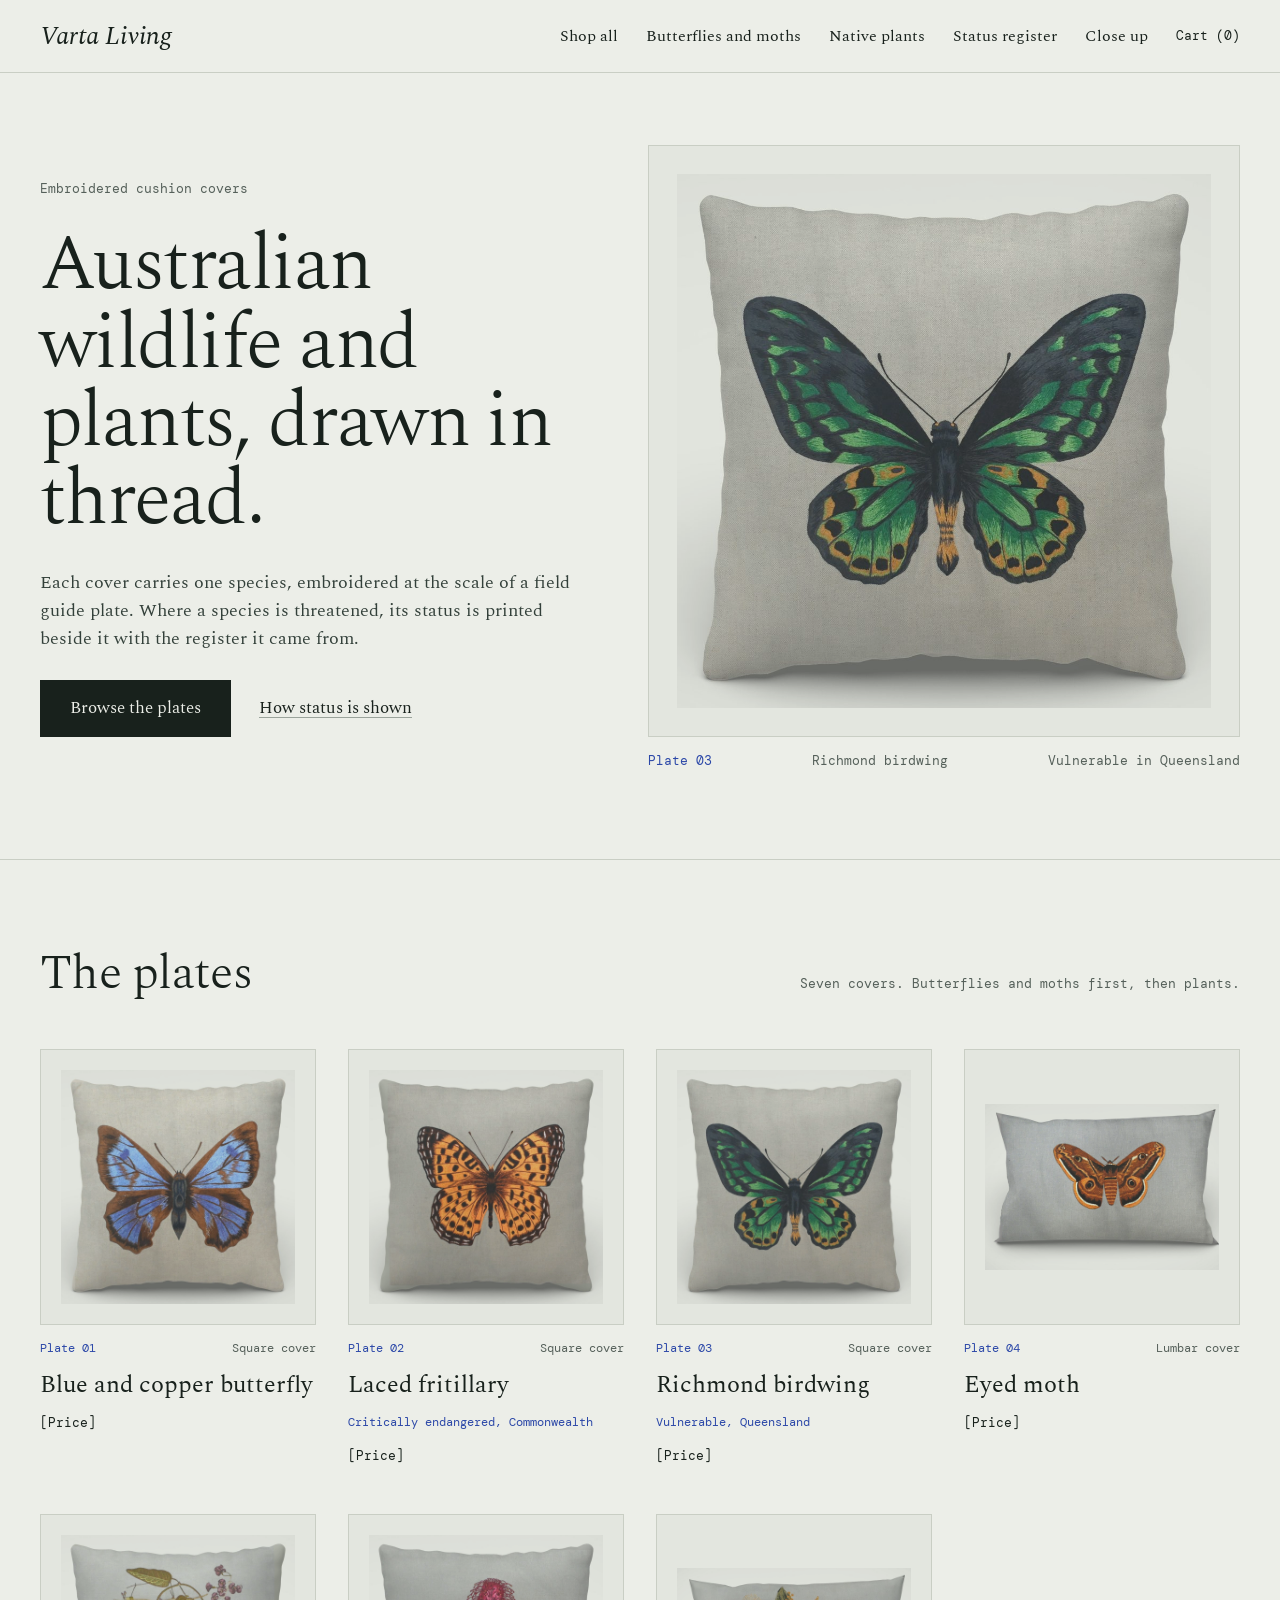
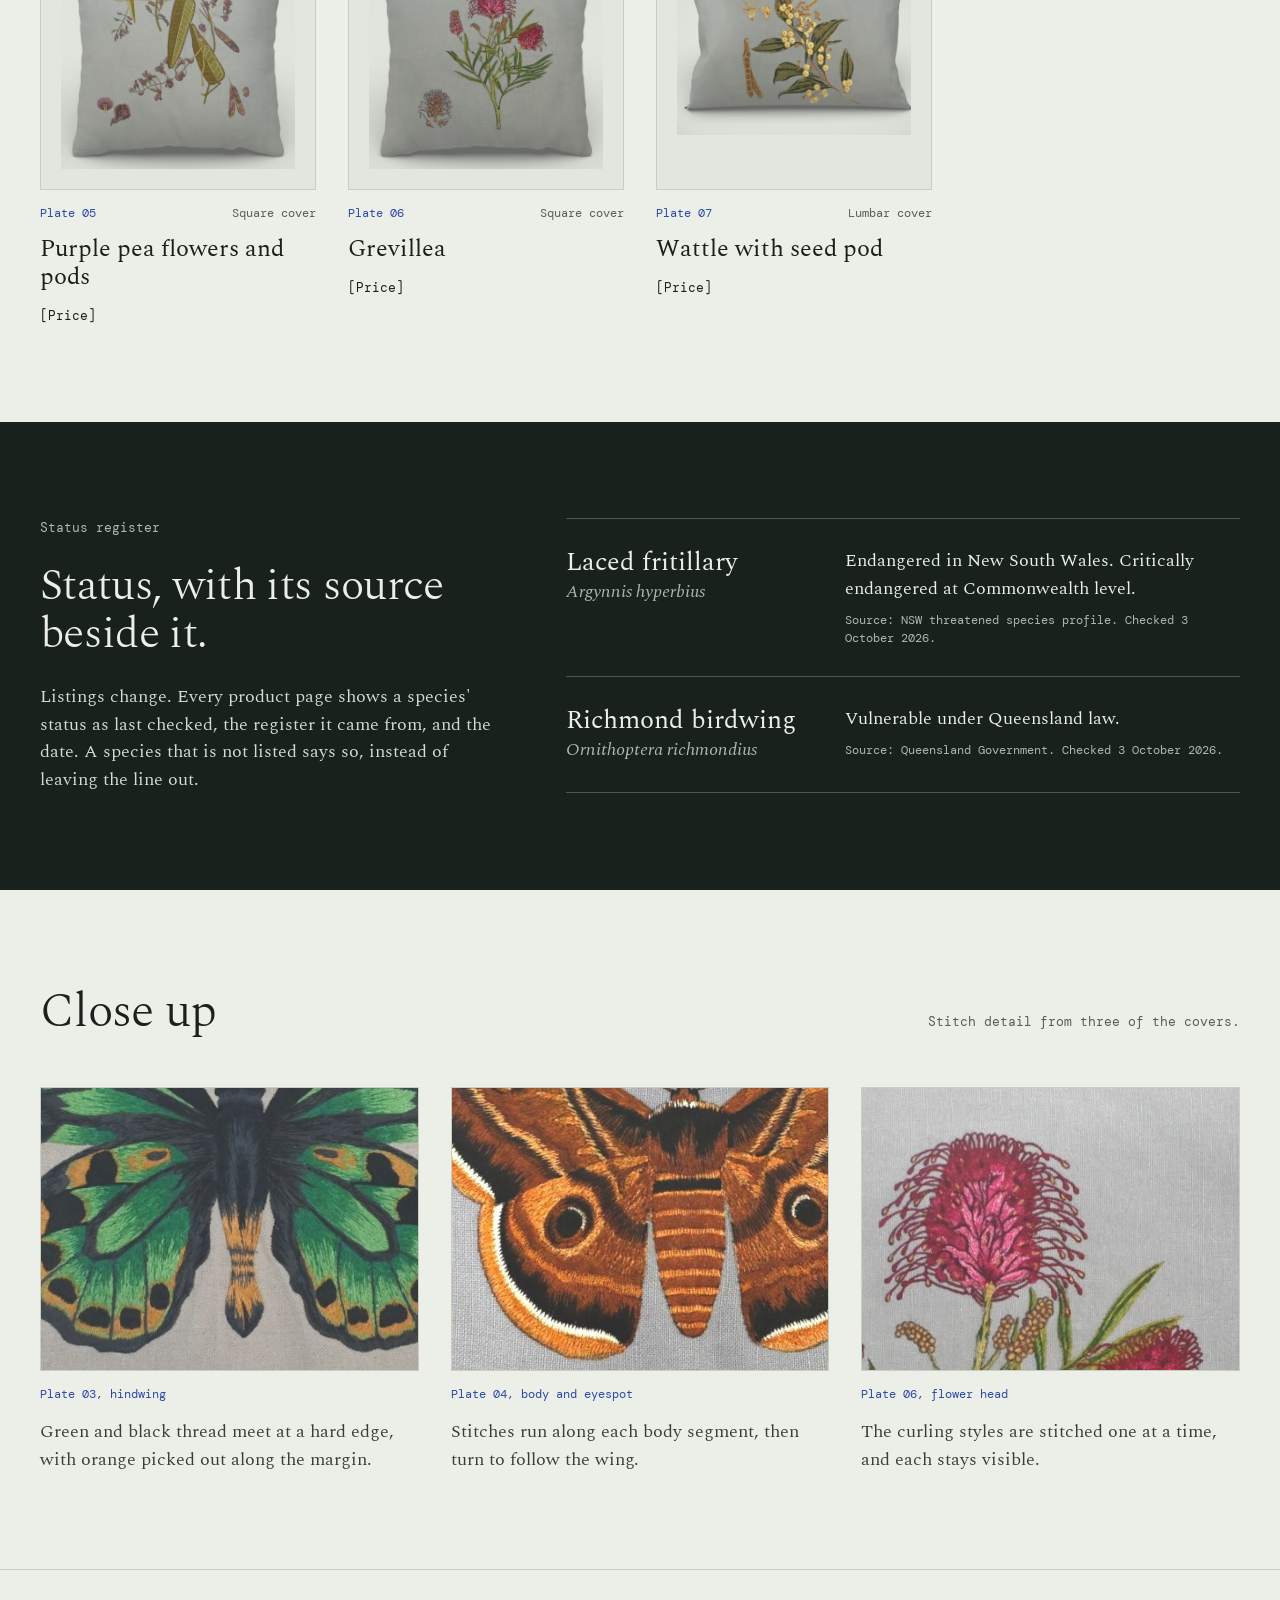
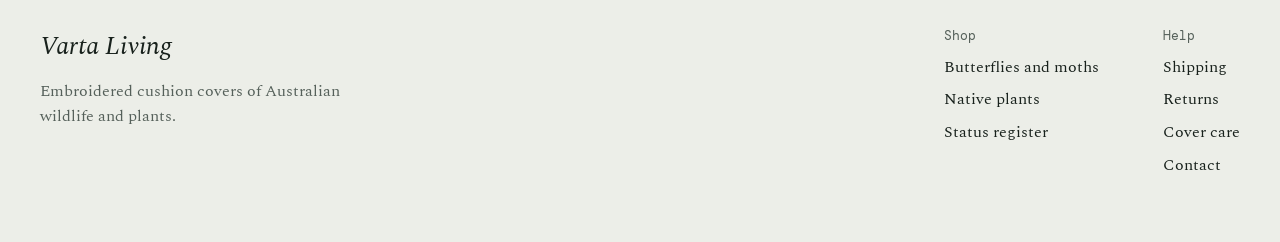
==== index.html @ 4b895381 "Add static site: home page, Richmond birdwing product page, images and README Co-Authored-By: Claude" ====
<!doctype html>
<html lang="en-AU">
<head>
<meta charset="utf-8">
<meta name="viewport" content="width=device-width, initial-scale=1">
<title>Varta Living | Embroidered Australian wildlife and plants</title>
<meta name="description" content="Cushion covers embroidered with Australian wildlife and plants. Each cover carries one species, with its conservation status and source shown beside it.">
<link rel="preconnect" href="https://fonts.googleapis.com">
<link rel="preconnect" href="https://fonts.gstatic.com" crossorigin>
<link href="https://fonts.googleapis.com/css2?family=DM+Mono:wght@400;500&family=Spectral:ital,wght@0,300;0,400;0,500;1,300;1,400&display=swap" rel="stylesheet">
<link rel="stylesheet" href="css/styles.css">
</head>
<body id="top">
<a class="skip" href="#main">Skip to content</a>

<header class="topbar">
  <div class="wrap">
    <a class="wordmark" href="index.html">Varta Living</a>
    <nav class="nav" aria-label="Main">
      <a href="#plates">Shop all</a>
      <a href="#plates">Butterflies and moths</a>
      <a href="#plates">Native plants</a>
      <a href="#status">Status register</a>
      <a href="#close-up">Close up</a>
      <a class="cart" href="#top">Cart (0)</a>
    </nav>
  </div>
</header>

<main id="main">

  <section class="hero">
    <div class="wrap">
      <div class="hero-text">
        <div class="label">Embroidered cushion covers</div>
        <h1>Australian wildlife and plants, drawn in thread.</h1>
        <p>Each cover carries one species, embroidered at the scale of a field guide plate. Where a species is threatened, its status is printed beside it with the register it came from.</p>
        <div class="hero-actions">
          <a class="button" href="#plates">Browse the plates</a>
          <a href="#status">How status is shown</a>
        </div>
      </div>
      <a class="hero-plate" href="richmond-birdwing.html">
        <div class="plate large">
          <img src="images/richmond-birdwing.jpg" width="1000" height="1000" alt="Cushion cover embroidered with a green and black Richmond birdwing butterfly on natural linen">
        </div>
        <div class="caption-row">
          <span class="accent">Plate 03</span>
          <span>Richmond birdwing</span>
          <span>Vulnerable in Queensland</span>
        </div>
      </a>
    </div>
  </section>

  <section class="section" id="plates" aria-labelledby="plates-title">
    <div class="wrap">
      <div class="section-head">
        <h2 id="plates-title">The plates</h2>
        <div class="label">Seven covers. Butterflies and moths first, then plants.</div>
      </div>
      <div class="grid">

        <div class="card">
          <div class="plate"><img src="images/blue-copper-butterfly.jpg" width="1000" height="1000" loading="lazy" alt="Cushion cover embroidered with a blue and copper butterfly"></div>
          <div class="meta"><span class="accent">Plate 01</span><span>Square cover</span></div>
          <div class="title">Blue and copper butterfly</div>
          <div class="price">[Price]</div>
        </div>

        <div class="card">
          <div class="plate"><img src="images/laced-fritillary.jpg" width="1000" height="1000" loading="lazy" alt="Cushion cover embroidered with an orange and black spotted fritillary butterfly"></div>
          <div class="meta"><span class="accent">Plate 02</span><span>Square cover</span></div>
          <div class="title">Laced fritillary</div>
          <div class="status">Critically endangered, Commonwealth</div>
          <div class="price">[Price]</div>
        </div>

        <a class="card" href="richmond-birdwing.html">
          <div class="plate"><img src="images/richmond-birdwing.jpg" width="1000" height="1000" loading="lazy" alt="Cushion cover embroidered with a green and black Richmond birdwing butterfly"></div>
          <div class="meta"><span class="accent">Plate 03</span><span>Square cover</span></div>
          <div class="title">Richmond birdwing</div>
          <div class="status">Vulnerable, Queensland</div>
          <div class="price">[Price]</div>
        </a>

        <div class="card">
          <div class="plate"><img src="images/eyed-moth.jpg" width="1100" height="784" loading="lazy" alt="Lumbar cushion cover embroidered with a brown and orange moth with eyespots"></div>
          <div class="meta"><span class="accent">Plate 04</span><span>Lumbar cover</span></div>
          <div class="title">Eyed moth</div>
          <div class="price">[Price]</div>
        </div>

        <div class="card">
          <div class="plate"><img src="images/purple-pea.jpg" width="1000" height="1000" loading="lazy" alt="Cushion cover embroidered with purple pea flowers, leaves and seed pods"></div>
          <div class="meta"><span class="accent">Plate 05</span><span>Square cover</span></div>
          <div class="title">Purple pea flowers and pods</div>
          <div class="price">[Price]</div>
        </div>

        <div class="card">
          <div class="plate"><img src="images/grevillea.jpg" width="1000" height="1000" loading="lazy" alt="Cushion cover embroidered with a crimson grevillea flower stem and a spent flower head"></div>
          <div class="meta"><span class="accent">Plate 06</span><span>Square cover</span></div>
          <div class="title">Grevillea</div>
          <div class="price">[Price]</div>
        </div>

        <div class="card">
          <div class="plate"><img src="images/wattle.jpg" width="1100" height="784" loading="lazy" alt="Lumbar cushion cover embroidered with a wattle branch, golden flower balls and a seed pod"></div>
          <div class="meta"><span class="accent">Plate 07</span><span>Lumbar cover</span></div>
          <div class="title">Wattle with seed pod</div>
          <div class="price">[Price]</div>
        </div>

      </div>
    </div>
  </section>

  <section class="band" id="status" aria-labelledby="status-title">
    <div class="wrap">
      <div class="band-text">
        <div class="label">Status register</div>
        <h2 id="status-title">Status, with its source beside it.</h2>
        <p>Listings change. Every product page shows a species' status as last checked, the register it came from, and the date. A species that is not listed says so, instead of leaving the line out.</p>
      </div>
      <div class="register">
        <div class="row">
          <div class="name"><strong>Laced fritillary</strong><em>Argynnis hyperbius</em></div>
          <div class="what">
            <div>Endangered in New South Wales. Critically endangered at Commonwealth level.</div>
            <div class="source">Source: NSW threatened species profile. Checked 3 October 2026.</div>
          </div>
        </div>
        <div class="row">
          <div class="name"><strong>Richmond birdwing</strong><em>Ornithoptera richmondius</em></div>
          <div class="what">
            <div>Vulnerable under Queensland law.</div>
            <div class="source">Source: Queensland Government. Checked 3 October 2026.</div>
          </div>
        </div>
      </div>
    </div>
  </section>

  <section id="close-up" aria-labelledby="close-title">
    <div class="wrap" style="padding-top:96px;padding-bottom:96px;display:flex;flex-direction:column;gap:48px">
      <div class="section-head">
        <h2 id="close-title">Close up</h2>
        <div class="label">Stitch detail from three of the covers.</div>
      </div>
      <div class="grid three">
        <figure class="figure">
          <div class="frame"><img src="images/richmond-birdwing-detail.jpg" width="560" height="330" loading="lazy" alt="Close view of the green, black and orange hindwing of the embroidered Richmond birdwing"></div>
          <figcaption class="small accent">Plate 03, hindwing</figcaption>
          <p>Green and black thread meet at a hard edge, with orange picked out along the margin.</p>
        </figure>
        <figure class="figure">
          <div class="frame"><img src="images/eyed-moth-detail.jpg" width="500" height="320" loading="lazy" alt="Close view of the body and forewing eyespot of the embroidered moth"></div>
          <figcaption class="small accent">Plate 04, body and eyespot</figcaption>
          <p>Stitches run along each body segment, then turn to follow the wing.</p>
        </figure>
        <figure class="figure">
          <div class="frame"><img src="images/grevillea-detail.jpg" width="440" height="310" loading="lazy" alt="Close view of the embroidered grevillea flower head"></div>
          <figcaption class="small accent">Plate 06, flower head</figcaption>
          <p>The curling styles are stitched one at a time, and each stays visible.</p>
        </figure>
      </div>
    </div>
  </section>

</main>

<footer class="footer">
  <div class="wrap">
    <div class="about">
      <div class="wordmark">Varta Living</div>
      <p>Embroidered cushion covers of Australian wildlife and plants.</p>
    </div>
    <div>
      <div class="label" style="margin-bottom:8px">Shop</div>
      <ul>
        <li><a href="#plates">Butterflies and moths</a></li>
        <li><a href="#plates">Native plants</a></li>
        <li><a href="#status">Status register</a></li>
      </ul>
    </div>
    <div>
      <div class="label" style="margin-bottom:8px">Help</div>
      <ul>
        <li><a href="#top">Shipping</a></li>
        <li><a href="#top">Returns</a></li>
        <li><a href="#top">Cover care</a></li>
        <li><a href="#top">Contact</a></li>
      </ul>
    </div>
  </div>
</footer>

</body>
</html>
---- css/styles.css ----
:root {
  --ground: #ECEEE8;
  --panel: #E3E6DF;
  --line: #C9CEC4;
  --ink: #18211C;
  --body: #33403A;
  --muted: #55605A;
  --accent: #2C48A8;
  --dark: #18211C;
  --dark-line: #4A5650;
  --dark-muted: #AEB8B0;
  --serif: "Spectral", Georgia, serif;
  --mono: "DM Mono", ui-monospace, Menlo, monospace;
  --wrap: 1280px;
}

* { box-sizing: border-box; }

html { scroll-behavior: smooth; }

body {
  margin: 0;
  background: var(--ground);
  color: var(--ink);
  font-family: var(--serif);
  font-size: 18px;
  line-height: 1.55;
}

img { display: block; max-width: 100%; }

a { color: var(--ink); text-decoration-color: #9AA39B; text-underline-offset: 4px; }
a:hover { color: var(--accent); text-decoration-color: var(--accent); }
a:focus-visible, button:focus-visible { outline: 3px solid var(--accent); outline-offset: 3px; }

.skip {
  position: absolute; left: -9999px; top: 0;
  background: var(--ink); color: var(--ground); padding: 12px 20px; z-index: 10;
}
.skip:focus { left: 0; }

.wrap { max-width: var(--wrap); margin: 0 auto; padding-left: 40px; padding-right: 40px; }

.mono { font-family: var(--mono); }
.label { font-family: var(--mono); font-size: 13px; color: var(--muted); }
.small { font-family: var(--mono); font-size: 12px; }
.accent { color: var(--accent); }
.plain { text-decoration: none; }

/* header */
.topbar { border-bottom: 1px solid var(--line); }
.topbar .wrap {
  min-height: 72px; display: flex; flex-wrap: wrap; align-items: center;
  justify-content: space-between; gap: 12px 32px;
}
.wordmark { font-size: 26px; font-style: italic; text-decoration: none; }
.nav { display: flex; flex-wrap: wrap; gap: 8px 28px; align-items: center; font-size: 16px; }
.nav a { text-decoration: none; }
.nav .cart { font-family: var(--mono); font-size: 13px; }

/* headings */
h1, h2 { margin: 0; font-weight: 300; letter-spacing: -0.02em; }
h1 { font-size: clamp(42px, 6vw, 80px); line-height: 1.02; }
h2 { font-size: 48px; line-height: 1.1; letter-spacing: -0.015em; }

/* plates */
.plate {
  background: var(--panel); border: 1px solid var(--line);
  aspect-ratio: 1 / 1; padding: 20px; display: flex; align-items: center; justify-content: center;
}
.plate img { width: 100%; height: 100%; object-fit: contain; mix-blend-mode: multiply; }
.plate.large { padding: 28px; }

/* buttons */
.button {
  display: inline-block; background: var(--ink); color: var(--ground);
  border: 0; padding: 15px 30px; font: inherit; font-size: 17px; min-height: 48px;
  text-decoration: none; cursor: pointer;
}
.button:hover { background: var(--accent); color: var(--ground); }

/* hero */
.hero .wrap { padding-top: 72px; padding-bottom: 88px; display: flex; flex-wrap: wrap; gap: 56px; align-items: center; }
.hero-text { flex: 1 1 440px; min-width: 0; display: flex; flex-direction: column; gap: 28px; }
.hero-text p { margin: 0; max-width: 30em; color: var(--body); }
.hero-actions { display: flex; flex-wrap: wrap; gap: 20px 28px; align-items: center; font-size: 17px; }
.hero-plate { flex: 1 1 480px; min-width: 0; display: flex; flex-direction: column; gap: 14px; text-decoration: none; }
.caption-row { display: flex; justify-content: space-between; gap: 16px; font-family: var(--mono); font-size: 13px; color: var(--muted); flex-wrap: wrap; }

/* sections */
.section { border-top: 1px solid var(--line); }
.section .wrap { padding-top: 88px; padding-bottom: 96px; display: flex; flex-direction: column; gap: 48px; }
.section-head { display: flex; flex-wrap: wrap; justify-content: space-between; align-items: baseline; gap: 12px 32px; }

.grid { display: grid; grid-template-columns: repeat(auto-fit, minmax(250px, 1fr)); gap: 48px 32px; }
.grid.three { grid-template-columns: repeat(auto-fit, minmax(280px, 1fr)); gap: 40px 32px; }
.card { display: flex; flex-direction: column; gap: 14px; text-decoration: none; color: var(--ink); }
.card .meta { display: flex; justify-content: space-between; font-family: var(--mono); font-size: 12px; color: var(--muted); }
.card .title { font-size: 24px; line-height: 1.15; }
.card .status { font-family: var(--mono); font-size: 12px; color: var(--accent); }
.card .price { font-family: var(--mono); font-size: 13px; }
a.card:hover .title { color: var(--accent); }

/* status band */
.band { background: var(--dark); color: var(--ground); }
.band .wrap { padding-top: 96px; padding-bottom: 96px; display: flex; flex-wrap: wrap; gap: 56px; }
.band-text { flex: 1 1 360px; min-width: 0; display: flex; flex-direction: column; gap: 24px; }
.band-text h2 { font-size: 44px; }
.band-text p { margin: 0; color: #D5DBD6; max-width: 28em; }
.band .label { color: var(--dark-muted); }
.register { flex: 1.4 1 520px; min-width: 0; display: flex; flex-direction: column; }
.row { border-top: 1px solid var(--dark-line); padding: 28px 0; display: flex; flex-wrap: wrap; gap: 12px 32px; }
.row:last-child { border-bottom: 1px solid var(--dark-line); }
.row .name { flex: 1 1 200px; }
.row .name strong { display: block; font-weight: 400; font-size: 26px; line-height: 1.2; }
.row .name em { color: var(--dark-muted); }
.row .what { flex: 2 1 300px; display: flex; flex-direction: column; gap: 8px; }
.row .source { font-family: var(--mono); font-size: 12px; color: var(--dark-muted); }

/* close up */
.figure { display: flex; flex-direction: column; gap: 14px; margin: 0; }
.figure .frame { background: var(--panel); border: 1px solid var(--line); aspect-ratio: 4 / 3; overflow: hidden; }
.figure .frame img { width: 100%; height: 100%; object-fit: cover; }
.figure p { margin: 0; color: var(--body); }

/* footer */
.footer { border-top: 1px solid var(--line); }
.footer .wrap { padding-top: 56px; padding-bottom: 64px; display: flex; flex-wrap: wrap; gap: 40px 64px; justify-content: space-between; }
.footer .about { flex: 1 1 260px; display: flex; flex-direction: column; gap: 12px; }
.footer .about p { margin: 0; color: var(--muted); font-size: 16px; max-width: 22em; }
.footer ul { list-style: none; margin: 0; padding: 0; display: flex; flex-direction: column; gap: 8px; font-size: 16px; }
.footer ul a { text-decoration: none; }

/* product page */
.crumbs { padding-top: 28px; font-family: var(--mono); font-size: 13px; color: var(--muted); }
.crumbs a { color: var(--muted); }
.product .wrap { padding-top: 32px; padding-bottom: 96px; display: flex; flex-wrap: wrap; gap: 56px; align-items: flex-start; }
.gallery { flex: 1 1 520px; min-width: 0; display: flex; flex-direction: column; gap: 16px; }
.thumbs { display: flex; gap: 12px; }
.thumb {
  width: 88px; height: 88px; padding: 6px; background: var(--panel);
  border: 2px solid var(--line); cursor: pointer; overflow: hidden;
}
.thumb img { width: 100%; height: 100%; object-fit: contain; mix-blend-mode: multiply; }
.thumb.cover img { object-fit: cover; mix-blend-mode: normal; }
.thumb[aria-pressed="true"] { border-color: var(--ink); }
.info { flex: 1 1 400px; min-width: 0; display: flex; flex-direction: column; gap: 24px; }
.info h1 { font-size: clamp(38px, 4.5vw, 60px); line-height: 1.05; }
.latin { font-style: italic; font-size: 22px; color: var(--muted); margin-top: 6px; }
.chip { align-self: flex-start; border: 1px solid var(--accent); color: var(--accent); padding: 6px 14px; font-family: var(--mono); font-size: 13px; }
.buy { display: flex; flex-wrap: wrap; align-items: center; gap: 20px 28px; }
.buy .price { font-family: var(--mono); font-size: 22px; }
.facts { border-top: 1px solid var(--line); margin-top: 8px; }
.fact { display: flex; flex-wrap: wrap; gap: 6px 24px; padding: 20px 0; border-bottom: 1px solid var(--line); }
.fact dt { flex: 0 0 140px; font-family: var(--mono); font-size: 13px; color: var(--muted); }
.fact dd { flex: 1 1 240px; margin: 0; }
.fact dd .source { display: block; margin-top: 6px; font-family: var(--mono); font-size: 12px; color: var(--muted); }
.placeholder-list { display: flex; flex-direction: column; gap: 4px; }

@media (max-width: 640px) {
  .wrap { padding-left: 20px; padding-right: 20px; }
  h2 { font-size: 36px; }
  .hero .wrap { padding-top: 40px; padding-bottom: 56px; }
  .section .wrap, .band .wrap { padding-top: 56px; padding-bottom: 64px; }
  .band-text h2 { font-size: 34px; }
}
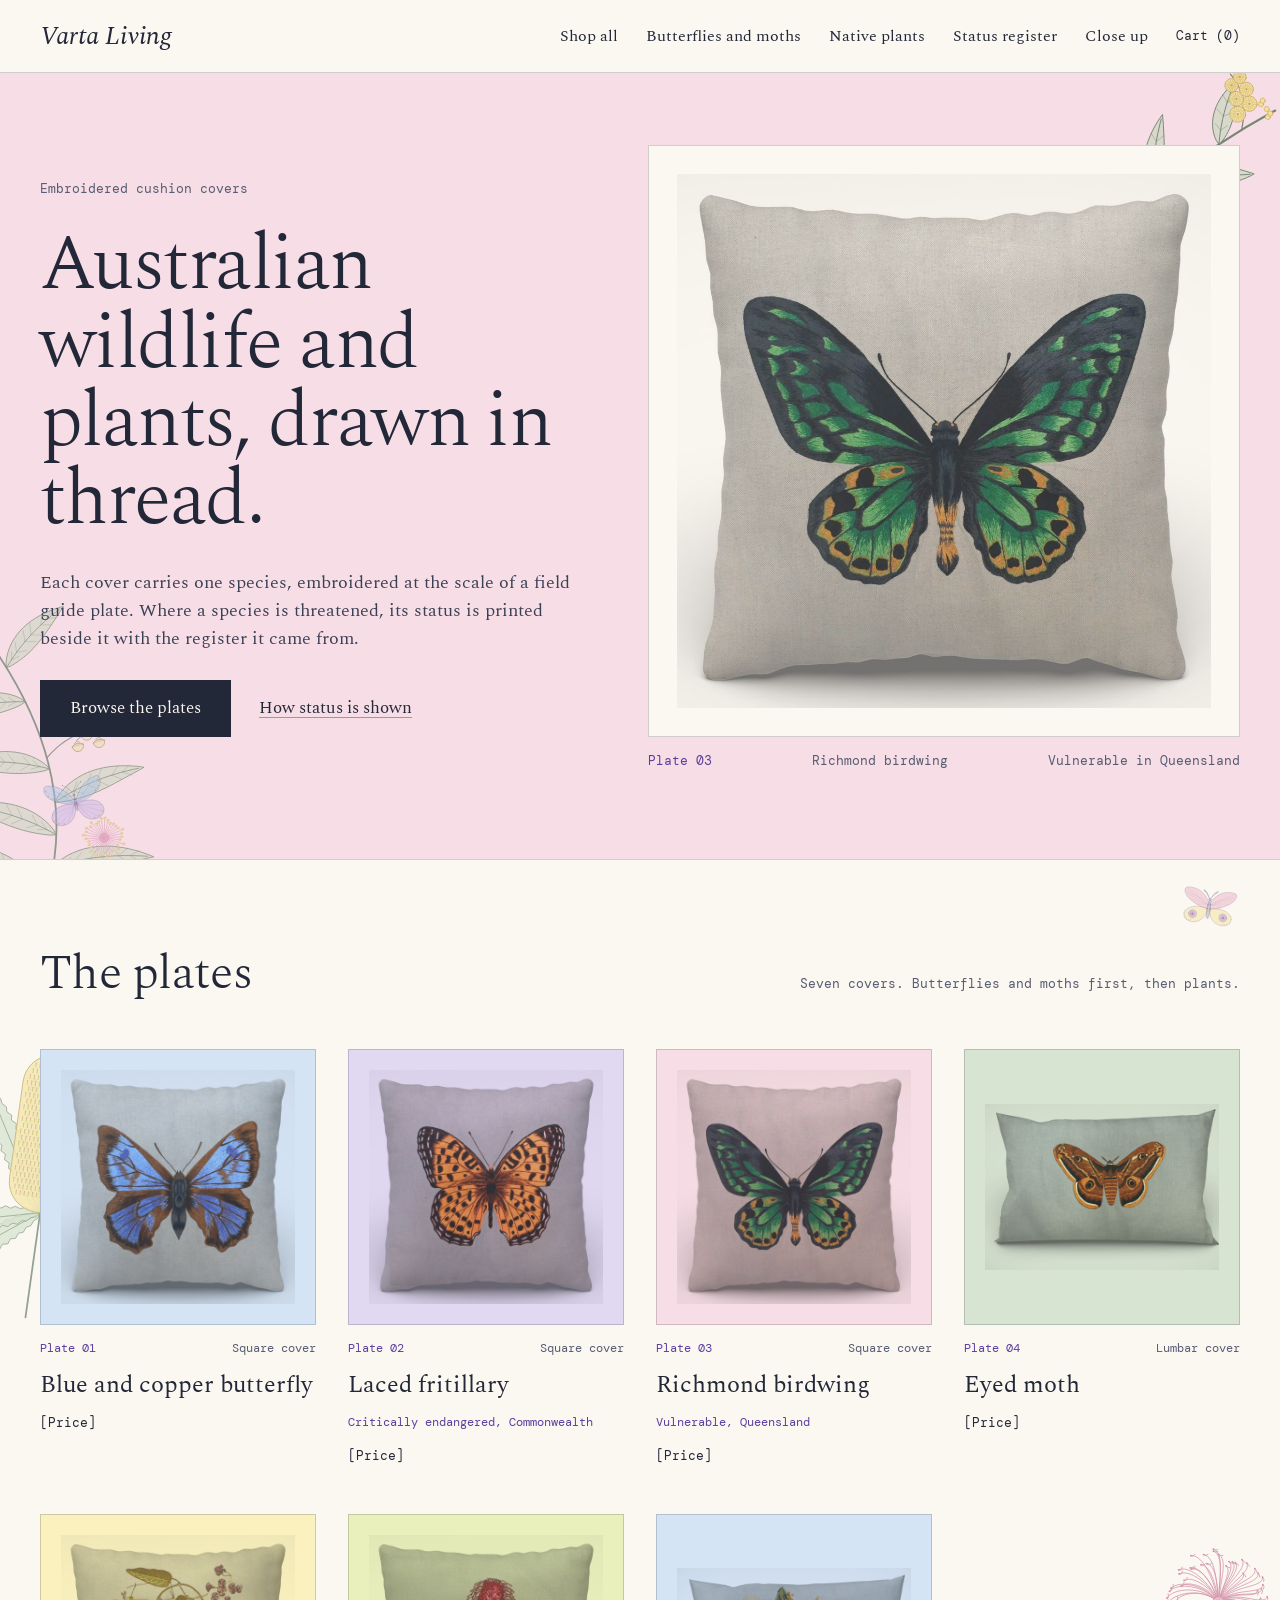
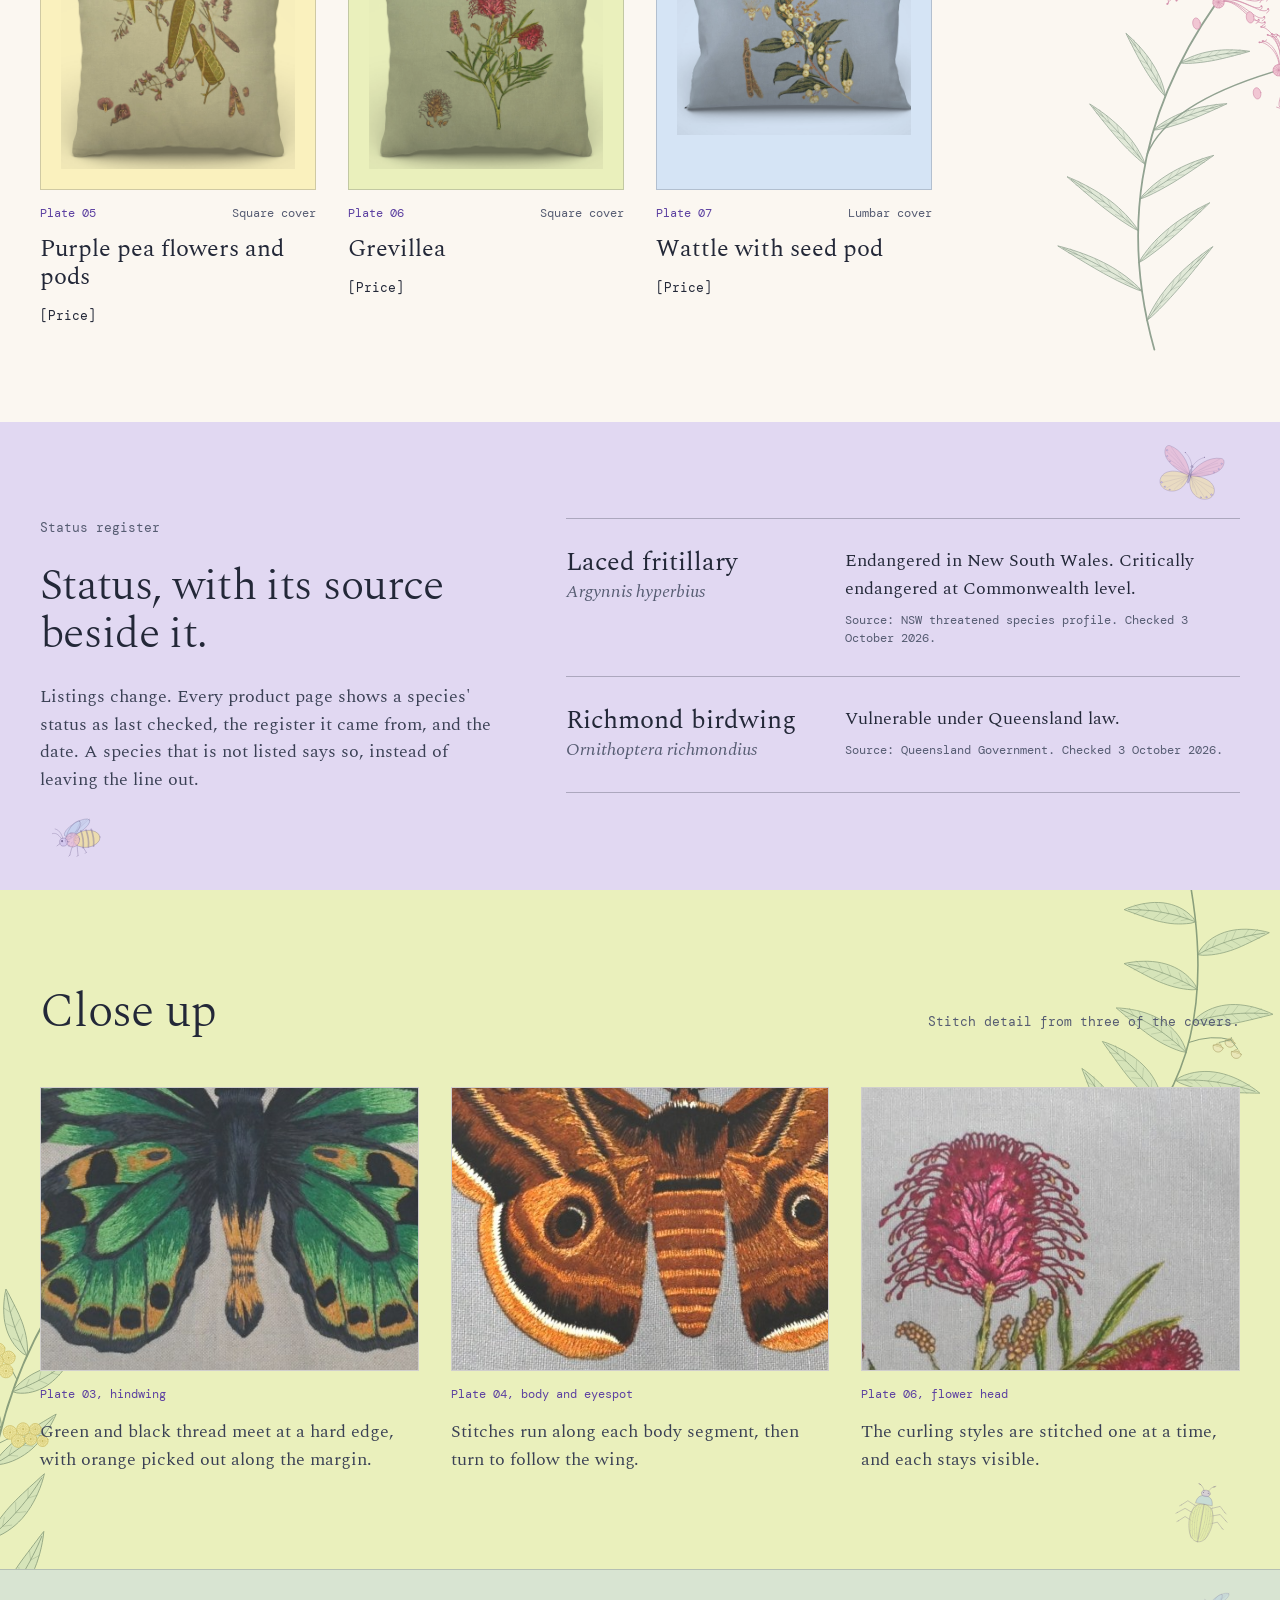
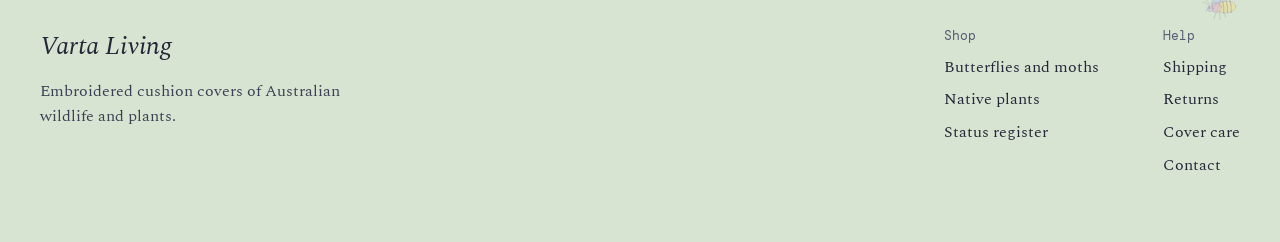
==== commit 9e17dcaf: "Restyle with pastel palette and botanical line drawings as backgrounds Co-Authored-By: Claude Sonnet" ====
--- a/index.html
+++ b/index.html
@@ -30,6 +30,9 @@
 <main id="main">
 
   <section class="hero">
+  <img class="deco d-a" src="images/botanical/wattle.svg" alt="" aria-hidden="true">
+  <img class="deco d-b" src="images/botanical/eucalyptus.svg" alt="" aria-hidden="true">
+  <img class="deco d-c" src="images/botanical/butterfly-blue.svg" alt="" aria-hidden="true">
     <div class="wrap">
       <div class="hero-text">
         <div class="label">Embroidered cushion covers</div>
@@ -53,7 +56,10 @@
     </div>
   </section>
 
-  <section class="section" id="plates" aria-labelledby="plates-title">
+  <section class="section plates" id="plates" aria-labelledby="plates-title">
+  <img class="deco d-a" src="images/botanical/banksia.svg" alt="" aria-hidden="true">
+  <img class="deco d-b" src="images/botanical/grevillea.svg" alt="" aria-hidden="true">
+  <img class="deco d-c" src="images/botanical/moth.svg" alt="" aria-hidden="true">
     <div class="wrap">
       <div class="section-head">
         <h2 id="plates-title">The plates</h2>
@@ -62,14 +68,14 @@
       <div class="grid">
 
         <div class="card">
-          <div class="plate"><img src="images/blue-copper-butterfly.jpg" width="1000" height="1000" loading="lazy" alt="Cushion cover embroidered with a blue and copper butterfly"></div>
+          <div class="plate tint-blue"><img src="images/blue-copper-butterfly.jpg" width="1000" height="1000" loading="lazy" alt="Cushion cover embroidered with a blue and copper butterfly"></div>
           <div class="meta"><span class="accent">Plate 01</span><span>Square cover</span></div>
           <div class="title">Blue and copper butterfly</div>
           <div class="price">[Price]</div>
         </div>
 
         <div class="card">
-          <div class="plate"><img src="images/laced-fritillary.jpg" width="1000" height="1000" loading="lazy" alt="Cushion cover embroidered with an orange and black spotted fritillary butterfly"></div>
+          <div class="plate tint-violet"><img src="images/laced-fritillary.jpg" width="1000" height="1000" loading="lazy" alt="Cushion cover embroidered with an orange and black spotted fritillary butterfly"></div>
           <div class="meta"><span class="accent">Plate 02</span><span>Square cover</span></div>
           <div class="title">Laced fritillary</div>
           <div class="status">Critically endangered, Commonwealth</div>
@@ -77,7 +83,7 @@
         </div>
 
         <a class="card" href="richmond-birdwing.html">
-          <div class="plate"><img src="images/richmond-birdwing.jpg" width="1000" height="1000" loading="lazy" alt="Cushion cover embroidered with a green and black Richmond birdwing butterfly"></div>
+          <div class="plate tint-pink"><img src="images/richmond-birdwing.jpg" width="1000" height="1000" loading="lazy" alt="Cushion cover embroidered with a green and black Richmond birdwing butterfly"></div>
           <div class="meta"><span class="accent">Plate 03</span><span>Square cover</span></div>
           <div class="title">Richmond birdwing</div>
           <div class="status">Vulnerable, Queensland</div>
@@ -85,28 +91,28 @@
         </a>
 
         <div class="card">
-          <div class="plate"><img src="images/eyed-moth.jpg" width="1100" height="784" loading="lazy" alt="Lumbar cushion cover embroidered with a brown and orange moth with eyespots"></div>
+          <div class="plate tint-sage"><img src="images/eyed-moth.jpg" width="1100" height="784" loading="lazy" alt="Lumbar cushion cover embroidered with a brown and orange moth with eyespots"></div>
           <div class="meta"><span class="accent">Plate 04</span><span>Lumbar cover</span></div>
           <div class="title">Eyed moth</div>
           <div class="price">[Price]</div>
         </div>
 
         <div class="card">
-          <div class="plate"><img src="images/purple-pea.jpg" width="1000" height="1000" loading="lazy" alt="Cushion cover embroidered with purple pea flowers, leaves and seed pods"></div>
+          <div class="plate tint-yellow"><img src="images/purple-pea.jpg" width="1000" height="1000" loading="lazy" alt="Cushion cover embroidered with purple pea flowers, leaves and seed pods"></div>
           <div class="meta"><span class="accent">Plate 05</span><span>Square cover</span></div>
           <div class="title">Purple pea flowers and pods</div>
           <div class="price">[Price]</div>
         </div>
 
         <div class="card">
-          <div class="plate"><img src="images/grevillea.jpg" width="1000" height="1000" loading="lazy" alt="Cushion cover embroidered with a crimson grevillea flower stem and a spent flower head"></div>
+          <div class="plate tint-chartreuse"><img src="images/grevillea.jpg" width="1000" height="1000" loading="lazy" alt="Cushion cover embroidered with a crimson grevillea flower stem and a spent flower head"></div>
           <div class="meta"><span class="accent">Plate 06</span><span>Square cover</span></div>
           <div class="title">Grevillea</div>
           <div class="price">[Price]</div>
         </div>
 
         <div class="card">
-          <div class="plate"><img src="images/wattle.jpg" width="1100" height="784" loading="lazy" alt="Lumbar cushion cover embroidered with a wattle branch, golden flower balls and a seed pod"></div>
+          <div class="plate tint-blue"><img src="images/wattle.jpg" width="1100" height="784" loading="lazy" alt="Lumbar cushion cover embroidered with a wattle branch, golden flower balls and a seed pod"></div>
           <div class="meta"><span class="accent">Plate 07</span><span>Lumbar cover</span></div>
           <div class="title">Wattle with seed pod</div>
           <div class="price">[Price]</div>
@@ -117,6 +123,8 @@
   </section>
 
   <section class="band" id="status" aria-labelledby="status-title">
+  <img class="deco d-a" src="images/botanical/butterfly-pink.svg" alt="" aria-hidden="true">
+  <img class="deco d-b" src="images/botanical/bee.svg" alt="" aria-hidden="true">
     <div class="wrap">
       <div class="band-text">
         <div class="label">Status register</div>
@@ -142,8 +150,11 @@
     </div>
   </section>
 
-  <section id="close-up" aria-labelledby="close-title">
-    <div class="wrap" style="padding-top:96px;padding-bottom:96px;display:flex;flex-direction:column;gap:48px">
+  <section class="close" id="close-up" aria-labelledby="close-title">
+  <img class="deco d-a" src="images/botanical/eucalyptus.svg" alt="" aria-hidden="true">
+  <img class="deco d-b" src="images/botanical/wattle.svg" alt="" aria-hidden="true">
+  <img class="deco d-c" src="images/botanical/beetle.svg" alt="" aria-hidden="true">
+    <div class="wrap">
       <div class="section-head">
         <h2 id="close-title">Close up</h2>
         <div class="label">Stitch detail from three of the covers.</div>
@@ -171,6 +182,7 @@
 </main>
 
 <footer class="footer">
+  <img class="deco d-a" src="images/botanical/bee.svg" alt="" aria-hidden="true">
   <div class="wrap">
     <div class="about">
       <div class="wordmark">Varta Living</div>
--- a/css/styles.css
+++ b/css/styles.css
@@ -1,14 +1,17 @@
 :root {
-  --ground: #ECEEE8;
-  --panel: #E3E6DF;
-  --line: #C9CEC4;
-  --ink: #18211C;
-  --body: #33403A;
-  --muted: #55605A;
-  --accent: #2C48A8;
-  --dark: #18211C;
-  --dark-line: #4A5650;
-  --dark-muted: #AEB8B0;
+  --cream: #FBF7F1;
+  --pink: #F7DDE5;
+  --pink-soft: #FBE9EE;
+  --sage: #D8E4D2;
+  --chartreuse: #EAF0BC;
+  --blue: #D5E4F5;
+  --violet: #E1D8F2;
+  --yellow: #FAF1BE;
+  --ink: #232838;
+  --body: #3A4054;
+  --muted: #565C72;
+  --accent: #5B3FA0;
+  --line: rgba(35, 40, 56, 0.2);
   --serif: "Spectral", Georgia, serif;
   --mono: "DM Mono", ui-monospace, Menlo, monospace;
   --wrap: 1280px;
@@ -20,7 +23,7 @@
 
 body {
   margin: 0;
-  background: var(--ground);
+  background: var(--cream);
   color: var(--ink);
   font-family: var(--serif);
   font-size: 18px;
@@ -29,26 +32,28 @@
 
 img { display: block; max-width: 100%; }
 
-a { color: var(--ink); text-decoration-color: #9AA39B; text-underline-offset: 4px; }
+a { color: var(--ink); text-decoration-color: rgba(35, 40, 56, 0.4); text-underline-offset: 4px; }
 a:hover { color: var(--accent); text-decoration-color: var(--accent); }
 a:focus-visible, button:focus-visible { outline: 3px solid var(--accent); outline-offset: 3px; }
 
 .skip {
   position: absolute; left: -9999px; top: 0;
-  background: var(--ink); color: var(--ground); padding: 12px 20px; z-index: 10;
+  background: var(--ink); color: var(--cream); padding: 12px 20px; z-index: 10;
 }
 .skip:focus { left: 0; }
 
-.wrap { max-width: var(--wrap); margin: 0 auto; padding-left: 40px; padding-right: 40px; }
-
-.mono { font-family: var(--mono); }
+.wrap { position: relative; z-index: 1; max-width: var(--wrap); margin: 0 auto; padding-left: 40px; padding-right: 40px; }
+
 .label { font-family: var(--mono); font-size: 13px; color: var(--muted); }
 .small { font-family: var(--mono); font-size: 12px; }
 .accent { color: var(--accent); }
-.plain { text-decoration: none; }
+
+/* botanical drawings used as backgrounds */
+.hero, .section, .band, .close, .footer, .product { position: relative; overflow: hidden; isolation: isolate; }
+.deco { position: absolute; z-index: 0; pointer-events: none; user-select: none; height: auto; opacity: 0.75; }
 
 /* header */
-.topbar { border-bottom: 1px solid var(--line); }
+.topbar { background: var(--cream); border-bottom: 1px solid var(--line); }
 .topbar .wrap {
   min-height: 72px; display: flex; flex-wrap: wrap; align-items: center;
   justify-content: space-between; gap: 12px 32px;
@@ -63,29 +68,40 @@
 h1 { font-size: clamp(42px, 6vw, 80px); line-height: 1.02; }
 h2 { font-size: 48px; line-height: 1.1; letter-spacing: -0.015em; }
 
-/* plates */
+/* plates: each sits on its own pastel */
 .plate {
-  background: var(--panel); border: 1px solid var(--line);
+  background: var(--cream); border: 1px solid var(--line);
   aspect-ratio: 1 / 1; padding: 20px; display: flex; align-items: center; justify-content: center;
 }
 .plate img { width: 100%; height: 100%; object-fit: contain; mix-blend-mode: multiply; }
 .plate.large { padding: 28px; }
+.tint-pink { background: var(--pink); }
+.tint-sage { background: var(--sage); }
+.tint-blue { background: var(--blue); }
+.tint-violet { background: var(--violet); }
+.tint-yellow { background: var(--yellow); }
+.tint-chartreuse { background: var(--chartreuse); }
 
 /* buttons */
 .button {
-  display: inline-block; background: var(--ink); color: var(--ground);
+  display: inline-block; background: var(--ink); color: var(--cream);
   border: 0; padding: 15px 30px; font: inherit; font-size: 17px; min-height: 48px;
   text-decoration: none; cursor: pointer;
 }
-.button:hover { background: var(--accent); color: var(--ground); }
+.button:hover { background: var(--accent); color: var(--cream); }
 
 /* hero */
+.hero { background: var(--pink); }
 .hero .wrap { padding-top: 72px; padding-bottom: 88px; display: flex; flex-wrap: wrap; gap: 56px; align-items: center; }
 .hero-text { flex: 1 1 440px; min-width: 0; display: flex; flex-direction: column; gap: 28px; }
 .hero-text p { margin: 0; max-width: 30em; color: var(--body); }
 .hero-actions { display: flex; flex-wrap: wrap; gap: 20px 28px; align-items: center; font-size: 17px; }
 .hero-plate { flex: 1 1 480px; min-width: 0; display: flex; flex-direction: column; gap: 14px; text-decoration: none; }
 .caption-row { display: flex; justify-content: space-between; gap: 16px; font-family: var(--mono); font-size: 13px; color: var(--muted); flex-wrap: wrap; }
+
+.hero .d-a { width: 440px; right: -90px; top: -80px; transform: rotate(10deg); }
+.hero .d-b { width: 380px; left: -130px; bottom: -150px; transform: rotate(-14deg); opacity: 0.6; }
+.hero .d-c { width: 100px; left: 2%; bottom: 10px; transform: rotate(-12deg); }
 
 /* sections */
 .section { border-top: 1px solid var(--line); }
@@ -101,44 +117,58 @@
 .card .price { font-family: var(--mono); font-size: 13px; }
 a.card:hover .title { color: var(--accent); }
 
+.plates .d-a { width: 340px; left: -120px; top: 60px; transform: rotate(8deg); opacity: 0.6; }
+.plates .d-b { width: 380px; right: -130px; bottom: 30px; transform: rotate(-10deg); opacity: 0.6; }
+.plates .d-c { width: 90px; right: 2%; top: 8px; transform: rotate(8deg); }
+
 /* status band */
-.band { background: var(--dark); color: var(--ground); }
+.band { background: var(--violet); }
 .band .wrap { padding-top: 96px; padding-bottom: 96px; display: flex; flex-wrap: wrap; gap: 56px; }
 .band-text { flex: 1 1 360px; min-width: 0; display: flex; flex-direction: column; gap: 24px; }
 .band-text h2 { font-size: 44px; }
-.band-text p { margin: 0; color: #D5DBD6; max-width: 28em; }
-.band .label { color: var(--dark-muted); }
+.band-text p { margin: 0; color: var(--body); max-width: 28em; }
 .register { flex: 1.4 1 520px; min-width: 0; display: flex; flex-direction: column; }
-.row { border-top: 1px solid var(--dark-line); padding: 28px 0; display: flex; flex-wrap: wrap; gap: 12px 32px; }
-.row:last-child { border-bottom: 1px solid var(--dark-line); }
+.row { border-top: 1px solid rgba(35, 40, 56, 0.28); padding: 28px 0; display: flex; flex-wrap: wrap; gap: 12px 32px; }
+.row:last-child { border-bottom: 1px solid rgba(35, 40, 56, 0.28); }
 .row .name { flex: 1 1 200px; }
 .row .name strong { display: block; font-weight: 400; font-size: 26px; line-height: 1.2; }
-.row .name em { color: var(--dark-muted); }
+.row .name em { color: var(--muted); }
 .row .what { flex: 2 1 300px; display: flex; flex-direction: column; gap: 8px; }
-.row .source { font-family: var(--mono); font-size: 12px; color: var(--dark-muted); }
+.row .source { font-family: var(--mono); font-size: 12px; color: var(--muted); }
+
+.band .d-a { width: 105px; right: 3%; top: 8px; transform: rotate(14deg); }
+.band .d-b { width: 100px; left: 2%; bottom: 8px; transform: rotate(-8deg); }
 
 /* close up */
+.close { background: var(--chartreuse); }
+.close .wrap { padding-top: 96px; padding-bottom: 96px; display: flex; flex-direction: column; gap: 48px; }
 .figure { display: flex; flex-direction: column; gap: 14px; margin: 0; }
-.figure .frame { background: var(--panel); border: 1px solid var(--line); aspect-ratio: 4 / 3; overflow: hidden; }
+.figure .frame { background: var(--cream); border: 1px solid var(--line); aspect-ratio: 4 / 3; overflow: hidden; }
 .figure .frame img { width: 100%; height: 100%; object-fit: cover; }
 .figure p { margin: 0; color: var(--body); }
 
+.close .d-a { width: 340px; right: -90px; top: -70px; transform: rotate(16deg); opacity: 0.6; }
+.close .d-b { width: 380px; left: -130px; bottom: -130px; transform: rotate(-14deg); opacity: 0.6; }
+.close .d-c { width: 80px; right: 3%; bottom: 6px; transform: rotate(10deg); }
+
 /* footer */
-.footer { border-top: 1px solid var(--line); }
+.footer { background: var(--sage); border-top: 1px solid var(--line); }
 .footer .wrap { padding-top: 56px; padding-bottom: 64px; display: flex; flex-wrap: wrap; gap: 40px 64px; justify-content: space-between; }
 .footer .about { flex: 1 1 260px; display: flex; flex-direction: column; gap: 12px; }
-.footer .about p { margin: 0; color: var(--muted); font-size: 16px; max-width: 22em; }
+.footer .about p { margin: 0; color: var(--body); font-size: 16px; max-width: 22em; }
 .footer ul { list-style: none; margin: 0; padding: 0; display: flex; flex-direction: column; gap: 8px; font-size: 16px; }
 .footer ul a { text-decoration: none; }
+.footer .d-a { width: 70px; right: 2%; top: 4px; transform: rotate(-6deg); opacity: 0.6; }
 
 /* product page */
 .crumbs { padding-top: 28px; font-family: var(--mono); font-size: 13px; color: var(--muted); }
 .crumbs a { color: var(--muted); }
-.product .wrap { padding-top: 32px; padding-bottom: 96px; display: flex; flex-wrap: wrap; gap: 56px; align-items: flex-start; }
+.product { background: var(--pink-soft); margin-top: 28px; }
+.product .wrap { padding-top: 40px; padding-bottom: 96px; display: flex; flex-wrap: wrap; gap: 56px; align-items: flex-start; }
 .gallery { flex: 1 1 520px; min-width: 0; display: flex; flex-direction: column; gap: 16px; }
 .thumbs { display: flex; gap: 12px; }
 .thumb {
-  width: 88px; height: 88px; padding: 6px; background: var(--panel);
+  width: 88px; height: 88px; padding: 6px; background: var(--cream);
   border: 2px solid var(--line); cursor: pointer; overflow: hidden;
 }
 .thumb img { width: 100%; height: 100%; object-fit: contain; mix-blend-mode: multiply; }
@@ -147,20 +177,29 @@
 .info { flex: 1 1 400px; min-width: 0; display: flex; flex-direction: column; gap: 24px; }
 .info h1 { font-size: clamp(38px, 4.5vw, 60px); line-height: 1.05; }
 .latin { font-style: italic; font-size: 22px; color: var(--muted); margin-top: 6px; }
-.chip { align-self: flex-start; border: 1px solid var(--accent); color: var(--accent); padding: 6px 14px; font-family: var(--mono); font-size: 13px; }
+.chip { align-self: flex-start; border: 1px solid var(--accent); color: var(--accent); background: var(--cream); padding: 6px 14px; font-family: var(--mono); font-size: 13px; }
 .buy { display: flex; flex-wrap: wrap; align-items: center; gap: 20px 28px; }
 .buy .price { font-family: var(--mono); font-size: 22px; }
-.facts { border-top: 1px solid var(--line); margin-top: 8px; }
+.facts { border-top: 1px solid var(--line); margin: 8px 0 0; }
 .fact { display: flex; flex-wrap: wrap; gap: 6px 24px; padding: 20px 0; border-bottom: 1px solid var(--line); }
 .fact dt { flex: 0 0 140px; font-family: var(--mono); font-size: 13px; color: var(--muted); }
 .fact dd { flex: 1 1 240px; margin: 0; }
 .fact dd .source { display: block; margin-top: 6px; font-family: var(--mono); font-size: 12px; color: var(--muted); }
 .placeholder-list { display: flex; flex-direction: column; gap: 4px; }
 
+.product .d-a { width: 260px; right: -130px; top: -50px; transform: rotate(24deg); opacity: 0.5; }
+.product .d-b { width: 150px; left: 2%; bottom: 18px; transform: rotate(-10deg); }
+.related .d-a { width: 300px; right: -190px; bottom: -40px; transform: rotate(-8deg); opacity: 0.5; }
+
+@media (max-width: 760px) {
+  .deco { opacity: 0.35; max-width: 200px; }
+  .hero .d-c, .plates .d-c { display: none; }
+}
+
 @media (max-width: 640px) {
   .wrap { padding-left: 20px; padding-right: 20px; }
   h2 { font-size: 36px; }
   .hero .wrap { padding-top: 40px; padding-bottom: 56px; }
-  .section .wrap, .band .wrap { padding-top: 56px; padding-bottom: 64px; }
+  .section .wrap, .band .wrap, .close .wrap { padding-top: 56px; padding-bottom: 64px; }
   .band-text h2 { font-size: 34px; }
 }
